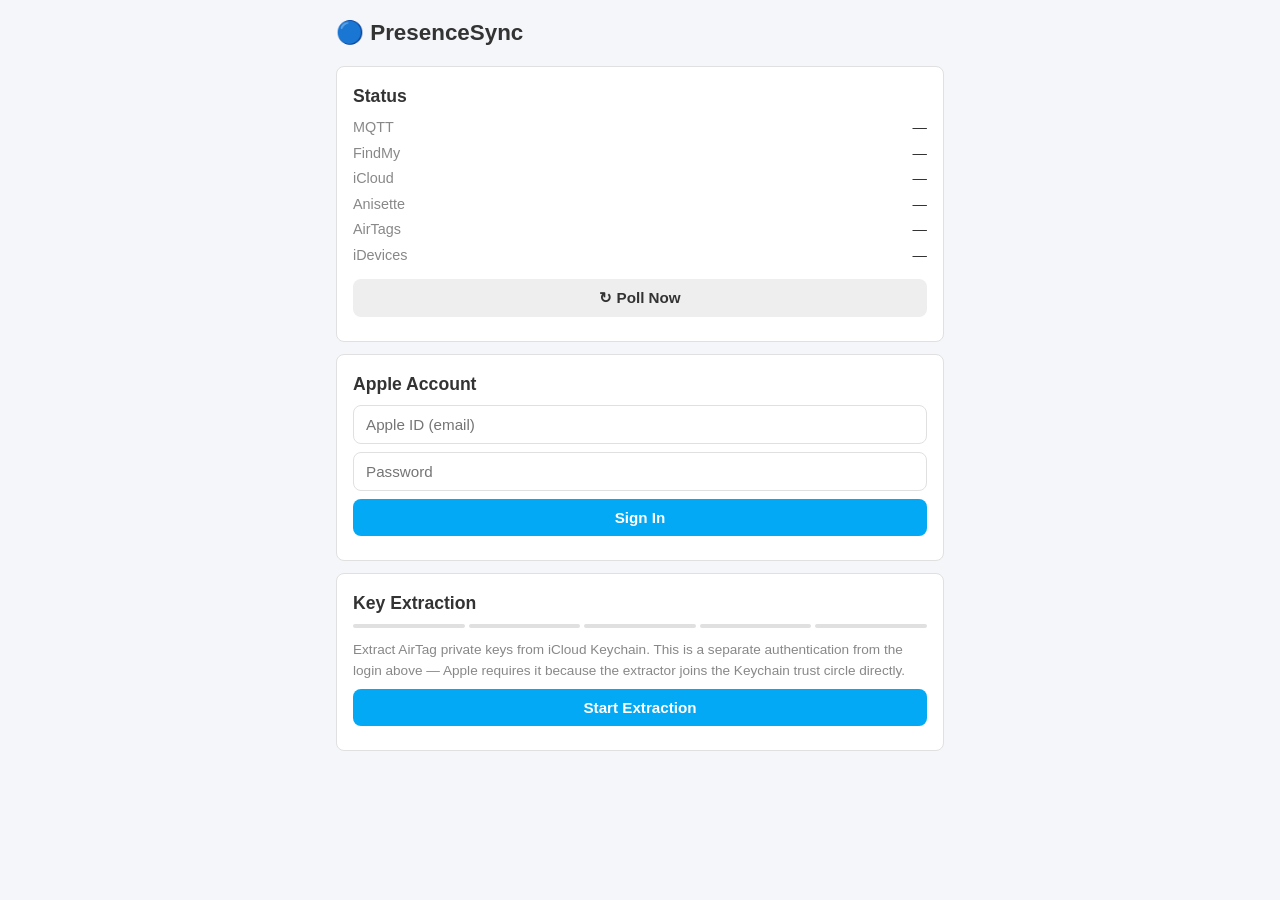
==== presencesync/rootfs/usr/src/app/presencesync/static/index.html @ 3c7794ef "Fix 2FA success check — match backend's 'logged_in' string The UI checked for 'authenticated' but IC" ====
<!DOCTYPE html>
<html lang="en">
<head>
<meta charset="utf-8">
<meta name="viewport" content="width=device-width, initial-scale=1">
<title>PresenceSync</title>
<style>
:root {
  --primary: #03a9f4;
  --bg: #f5f6fa;
  --card-bg: #fff;
  --text: #333;
  --muted: #888;
  --success: #4caf50;
  --error: #f44336;
  --warning: #ff9800;
  --border: #e0e0e0;
  --radius: 8px;
}
* { box-sizing: border-box; margin: 0; padding: 0; }
body {
  font-family: -apple-system, BlinkMacSystemFont, 'Segoe UI', Roboto, sans-serif;
  background: var(--bg); color: var(--text);
  padding: 16px; max-width: 640px; margin: 0 auto;
  line-height: 1.5;
}
h1 { font-size: 1.4em; margin-bottom: 16px; }
h2 { font-size: 1.1em; margin-bottom: 8px; color: var(--text); }
.card {
  background: var(--card-bg); border-radius: var(--radius);
  padding: 16px; margin-bottom: 12px;
  border: 1px solid var(--border);
}
.status-grid {
  display: grid; grid-template-columns: 1fr 1fr;
  gap: 4px 12px; font-size: 0.9em;
}
.status-grid dt { color: var(--muted); }
.status-grid dd { font-weight: 500; text-align: right; }
.badge {
  display: inline-block; padding: 2px 8px; border-radius: 12px;
  font-size: 0.8em; font-weight: 600;
}
.badge-ok { background: #e8f5e9; color: var(--success); }
.badge-warn { background: #fff3e0; color: var(--warning); }
.badge-err { background: #ffebee; color: var(--error); }
input, button, select {
  display: block; width: 100%; padding: 10px 12px;
  border: 1px solid var(--border); border-radius: var(--radius);
  font-size: 0.95em; margin-bottom: 8px;
}
input:focus { outline: 2px solid var(--primary); border-color: transparent; }
button {
  background: var(--primary); color: #fff; border: none;
  cursor: pointer; font-weight: 600; transition: opacity .2s;
}
button:hover { opacity: 0.85; }
button:disabled { opacity: 0.5; cursor: not-allowed; }
button.secondary { background: #eee; color: var(--text); }
button.danger { background: var(--error); }
.msg { padding: 8px 12px; border-radius: var(--radius); margin-bottom: 8px; font-size: 0.9em; }
.msg-info { background: #e3f2fd; color: #1565c0; }
.msg-error { background: #ffebee; color: var(--error); }
.msg-success { background: #e8f5e9; color: var(--success); }
.hidden { display: none; }
.actions { display: flex; gap: 8px; }
.actions button { flex: 1; }
.signed-in { display: flex; align-items: center; gap: 8px; }
.signed-in .email { font-weight: 500; flex: 1; }
.steps { display: flex; gap: 4px; margin-bottom: 12px; }
.step { flex: 1; height: 4px; border-radius: 2px; background: var(--border); }
.step.done { background: var(--success); }
.step.active { background: var(--primary); }
.help-text { font-size: 0.85em; color: var(--muted); margin-bottom: 8px; }
.spinner { display: inline-block; width: 14px; height: 14px; border: 2px solid var(--border); border-top-color: var(--primary); border-radius: 50%; animation: spin .6s linear infinite; }
@keyframes spin { to { transform: rotate(360deg); } }
</style>
</head>
<body>
<h1>🔵 PresenceSync</h1>

<!-- Status Card -->
<div class="card" id="status-card">
  <h2>Status</h2>
  <dl class="status-grid" id="status-grid">
    <dt>MQTT</dt><dd id="s-mqtt">—</dd>
    <dt>FindMy</dt><dd id="s-findmy">—</dd>
    <dt>iCloud</dt><dd id="s-icloud">—</dd>
    <dt>Anisette</dt><dd id="s-anisette">—</dd>
    <dt>AirTags</dt><dd id="s-airtags">—</dd>
    <dt>iDevices</dt><dd id="s-devices">—</dd>
  </dl>
  <div class="actions" style="margin-top:12px">
    <button class="secondary" onclick="pollNow()">↻ Poll Now</button>
  </div>
</div>

<!-- Login Card -->
<div class="card" id="login-card">
  <h2>Apple Account</h2>
  <div id="login-msg"></div>
  <!-- Already signed in -->
  <div id="login-signed-in" class="hidden">
    <div class="signed-in">
      <span class="email" id="signed-in-email"></span>
      <button class="danger" style="width:auto;padding:6px 12px;font-size:0.85em" onclick="doReset()">Sign Out</button>
    </div>
  </div>
  <!-- Login form -->
  <div id="login-form">
    <input id="apple-id" type="email" placeholder="Apple ID (email)">
    <input id="apple-pw" type="password" placeholder="Password">
    <button onclick="doLogin()">Sign In</button>
  </div>
  <!-- 2FA form -->
  <div id="tfa-form" class="hidden">
    <p class="help-text">Enter the 6-digit verification code.<br>
    <strong>No push notification?</strong> That's normal — unofficial API clients often don't trigger one. Generate a code manually:<br>
    iPhone: <strong>Settings → [your name] → Sign-In & Security → Get Verification Code</strong><br>
    <em>Tip: If the code keeps failing, try putting your phone in Airplane Mode briefly, generate the code, then turn Airplane Mode off and submit it. This prevents Apple from auto-consuming the code via push before you can enter it.</em></p>
    <input id="tfa-code" type="text" placeholder="6-digit code" maxlength="6" pattern="[0-9]*" inputmode="numeric">
    <button onclick="doTfa()">Verify</button>
  </div>
</div>

<!-- Extraction Card -->
<div class="card" id="extract-card">
  <h2>Key Extraction</h2>
  <!-- Step indicator -->
  <div class="steps" id="extract-steps">
    <div class="step" id="step-1"></div>
    <div class="step" id="step-2"></div>
    <div class="step" id="step-3"></div>
    <div class="step" id="step-4"></div>
    <div class="step" id="step-5"></div>
  </div>
  <div id="extract-msg"></div>
  <!-- Idle state -->
  <div id="extract-idle">
    <p class="help-text">Extract AirTag private keys from iCloud Keychain. This is a separate authentication from the login above — Apple requires it because the extractor joins the Keychain trust circle directly.</p>
    <button onclick="startExtract()">Start Extraction</button>
  </div>
  <!-- Password (step 1) -->
  <div id="extract-pw" class="hidden">
    <p class="help-text">Step 1 of 5 — Authenticate to iCloud Keychain</p>
    <input id="ext-password" type="password" placeholder="Apple ID password">
    <button onclick="extPassword()">Submit Password</button>
  </div>
  <!-- 2FA (step 2) -->
  <div id="extract-2fa" class="hidden">
    <p class="help-text">Step 2 of 5 — A new 2FA code is needed because the extractor authenticates as a separate device. Check your trusted device for a fresh code.<br>
    <em>Tip: Put your phone in Airplane Mode, generate the code (Settings → [your name] → Sign-In & Security → Get Verification Code), then turn Airplane Mode off and submit.</em></p>
    <input id="ext-2fa" type="text" placeholder="6-digit code" maxlength="6" inputmode="numeric">
    <button onclick="ext2fa()">Submit Code</button>
  </div>
  <!-- Bottle selection (step 3) -->
  <div id="extract-bottle" class="hidden">
    <p class="help-text">Step 3 of 5 — Choose which device's escrow backup to use. Pick a device whose passcode you know.</p>
    <select id="ext-bottle-select"></select>
    <button onclick="extBottle()">Select Device</button>
  </div>
  <!-- Passcode (step 4) -->
  <div id="extract-passcode" class="hidden">
    <p class="help-text">Step 4 of 5 — Enter the screen lock passcode of the device you selected above.</p>
    <input id="ext-passcode" type="text" placeholder="Device passcode" inputmode="numeric">
    <button onclick="extPasscode()">Unlock</button>
  </div>
  <!-- Done (step 5 is handled via message) -->
</div>

<script>
const BASE = '';
let currentStatus = null;

async function api(path, opts = {}) {
  const r = await fetch(BASE + path, {
    headers: {'Content-Type': 'application/json', ...opts.headers},
    ...opts
  });
  return r.json();
}

function badge(text, type) {
  return `<span class="badge badge-${type}">${text}</span>`;
}

function msg(el, text, type = 'info') {
  document.getElementById(el).innerHTML = text ? `<div class="msg msg-${type}">${text}</div>` : '';
}

function setStep(n) {
  for (let i = 1; i <= 5; i++) {
    const el = document.getElementById('step-' + i);
    el.className = 'step' + (i < n ? ' done' : i === n ? ' active' : '');
  }
}

async function refreshStatus() {
  try {
    const s = await api('/api/status');
    currentStatus = s;
    document.getElementById('s-mqtt').innerHTML = s.mqtt_connected ? badge('Connected','ok') : badge('Disconnected','err');
    document.getElementById('s-findmy').innerHTML = s.findmy_login_state.includes('LOGGED_IN') ? badge('OK','ok') : badge(s.findmy_login_state,'warn');
    document.getElementById('s-icloud').innerHTML = s.icloud_login_state === 'logged_in' ? badge('OK','ok') : badge(s.icloud_login_state,'warn');
    document.getElementById('s-anisette').innerHTML = s.anisette_running ? badge('Running','ok') : badge('Stopped','warn');
    document.getElementById('s-airtags').textContent = `${s.airtags_owned} owned, ${s.airtags_shared} shared`;
    document.getElementById('s-devices').textContent = `${s.device_fixes} tracked`;

    // Show/hide login form based on auth state
    const loggedIn = s.findmy_login_state.includes('LOGGED_IN') || s.icloud_login_state === 'logged_in';
    if (loggedIn) {
      document.getElementById('login-form').classList.add('hidden');
      document.getElementById('tfa-form').classList.add('hidden');
      document.getElementById('login-signed-in').classList.remove('hidden');
      // Try to show email from input or placeholder
      const emailEl = document.getElementById('signed-in-email');
      if (!emailEl.textContent || emailEl.textContent === '—') {
        emailEl.textContent = document.getElementById('apple-id').value || '✓ Signed in';
      }
    }
  } catch(e) {}
}

async function doLogin() {
  const id = document.getElementById('apple-id').value;
  const pw = document.getElementById('apple-pw').value;
  if (!id || !pw) return msg('login-msg', 'Enter email and password', 'error');
  msg('login-msg', '<span class="spinner"></span> Signing in...', 'info');
  const r = await api('/api/apple/login', {method:'POST', body: JSON.stringify({username:id, password:pw})});
  if (r.findmy_state?.includes('REQUIRE_2FA') || r.icloud_state === 'needs_2fa') {
    document.getElementById('login-form').classList.add('hidden');
    document.getElementById('tfa-form').classList.remove('hidden');
    msg('login-msg', 'Check your trusted device for a verification code.', 'info');
  } else if (r.findmy_state?.includes('LOGGED_IN')) {
    msg('login-msg', 'Signed in successfully!', 'success');
    document.getElementById('login-form').classList.add('hidden');
    document.getElementById('login-signed-in').classList.remove('hidden');
    document.getElementById('signed-in-email').textContent = document.getElementById('apple-id').value;
    refreshStatus();
  } else {
    msg('login-msg', `Login failed: FindMy=${r.findmy_state}, iCloud=${r.icloud_state}`, 'error');
  }
}

async function doTfa() {
  const code = document.getElementById('tfa-code').value;
  if (!code) return;
  msg('login-msg', '<span class="spinner"></span> Verifying...', 'info');
  const r = await api('/api/apple/2fa/submit', {method:'POST', body: JSON.stringify({code})});
  if (r.findmy_state?.includes('LOGGED_IN') || r.icloud_state === 'logged_in') {
    msg('login-msg', 'Authentication complete!', 'success');
    document.getElementById('tfa-form').classList.add('hidden');
    document.getElementById('login-signed-in').classList.remove('hidden');
    document.getElementById('signed-in-email').textContent = document.getElementById('apple-id').value || '✓ Signed in';
    refreshStatus();
  } else {
    msg('login-msg', `2FA failed: FindMy=${r.findmy_state}, iCloud=${r.icloud_state}`, 'error');
  }
}

async function doReset() {
  if (!confirm('Sign out and clear Apple credentials?')) return;
  await api('/api/reset', {method:'POST'});
  document.getElementById('login-signed-in').classList.add('hidden');
  document.getElementById('login-form').classList.remove('hidden');
  document.getElementById('apple-id').value = '';
  document.getElementById('apple-pw').value = '';
  msg('login-msg', 'Signed out.', 'info');
  refreshStatus();
}

async function pollNow() {
  const btn = event.target;
  btn.disabled = true;
  btn.textContent = '↻ Polling...';
  await api('/api/poll-now', {method:'POST'});
  await refreshStatus();
  btn.disabled = false;
  btn.textContent = '↻ Poll Now';
}

// --- Extraction ---
const PHASE_STEP = {waiting_password: 1, waiting_2fa: 2, waiting_bottle: 3, waiting_passcode: 4, done: 5};

async function startExtract() {
  const appleId = document.getElementById('apple-id').value || '';
  msg('extract-msg', '<span class="spinner"></span> Starting extraction...', 'info');
  setStep(1);
  const r = await api('/api/extract/start', {method:'POST', body: JSON.stringify({apple_id: appleId})});
  handleExtractPhase(r);
}

function handleExtractPhase(r) {
  // Hide all sub-forms
  ['extract-idle','extract-pw','extract-2fa','extract-bottle','extract-passcode'].forEach(
    id => document.getElementById(id).classList.add('hidden'));

  if (r.error) {
    msg('extract-msg', r.error, 'error');
    setStep(0);
    document.getElementById('extract-idle').classList.remove('hidden');
    return;
  }

  const step = PHASE_STEP[r.phase] || 0;
  setStep(step);

  switch(r.phase) {
    case 'waiting_password':
      msg('extract-msg', '', 'info');
      // Pre-fill from login form if available
      const pw = document.getElementById('apple-pw').value;
      if (pw) document.getElementById('ext-password').value = pw;
      document.getElementById('extract-pw').classList.remove('hidden');
      break;
    case 'waiting_2fa':
      msg('extract-msg', '', 'info');
      document.getElementById('extract-2fa').classList.remove('hidden');
      break;
    case 'waiting_bottle':
      msg('extract-msg', '', 'info');
      const sel = document.getElementById('ext-bottle-select');
      sel.innerHTML = (r.bottles||[]).map((b,i) => `<option value="${i}">${b}</option>`).join('');
      document.getElementById('extract-bottle').classList.remove('hidden');
      break;
    case 'waiting_passcode':
      msg('extract-msg', '', 'info');
      document.getElementById('extract-passcode').classList.remove('hidden');
      break;
    case 'done':
      msg('extract-msg', `✓ Extracted ${r.extracted_count} key${r.extracted_count === 1 ? '' : 's'}! Tracking will begin within 60 seconds.`, 'success');
      document.getElementById('extract-idle').classList.remove('hidden');
      refreshStatus();
      break;
    default:
      msg('extract-msg', r.message || 'Unknown state', 'warning');
      document.getElementById('extract-idle').classList.remove('hidden');
  }
}

async function extPassword() {
  const pw = document.getElementById('ext-password').value;
  if (!pw) return;
  msg('extract-msg', '<span class="spinner"></span> Authenticating...', 'info');
  handleExtractPhase(await api('/api/extract/password', {method:'POST', body: JSON.stringify({password:pw})}));
}
async function ext2fa() {
  const code = document.getElementById('ext-2fa').value;
  if (!code) return;
  msg('extract-msg', '<span class="spinner"></span> Verifying...', 'info');
  handleExtractPhase(await api('/api/extract/2fa', {method:'POST', body: JSON.stringify({code})}));
}
async function extBottle() {
  const idx = document.getElementById('ext-bottle-select').value;
  msg('extract-msg', '<span class="spinner"></span> Selecting device...', 'info');
  handleExtractPhase(await api('/api/extract/bottle', {method:'POST', body: JSON.stringify({index: parseInt(idx)})}));
}
async function extPasscode() {
  const pc = document.getElementById('ext-passcode').value;
  if (!pc) return;
  msg('extract-msg', '<span class="spinner"></span> Unlocking escrow...', 'info');
  handleExtractPhase(await api('/api/extract/passcode', {method:'POST', body: JSON.stringify({passcode:pc})}));
}

// Init
refreshStatus();
setInterval(refreshStatus, 30000);
</script>
</body>
</html>
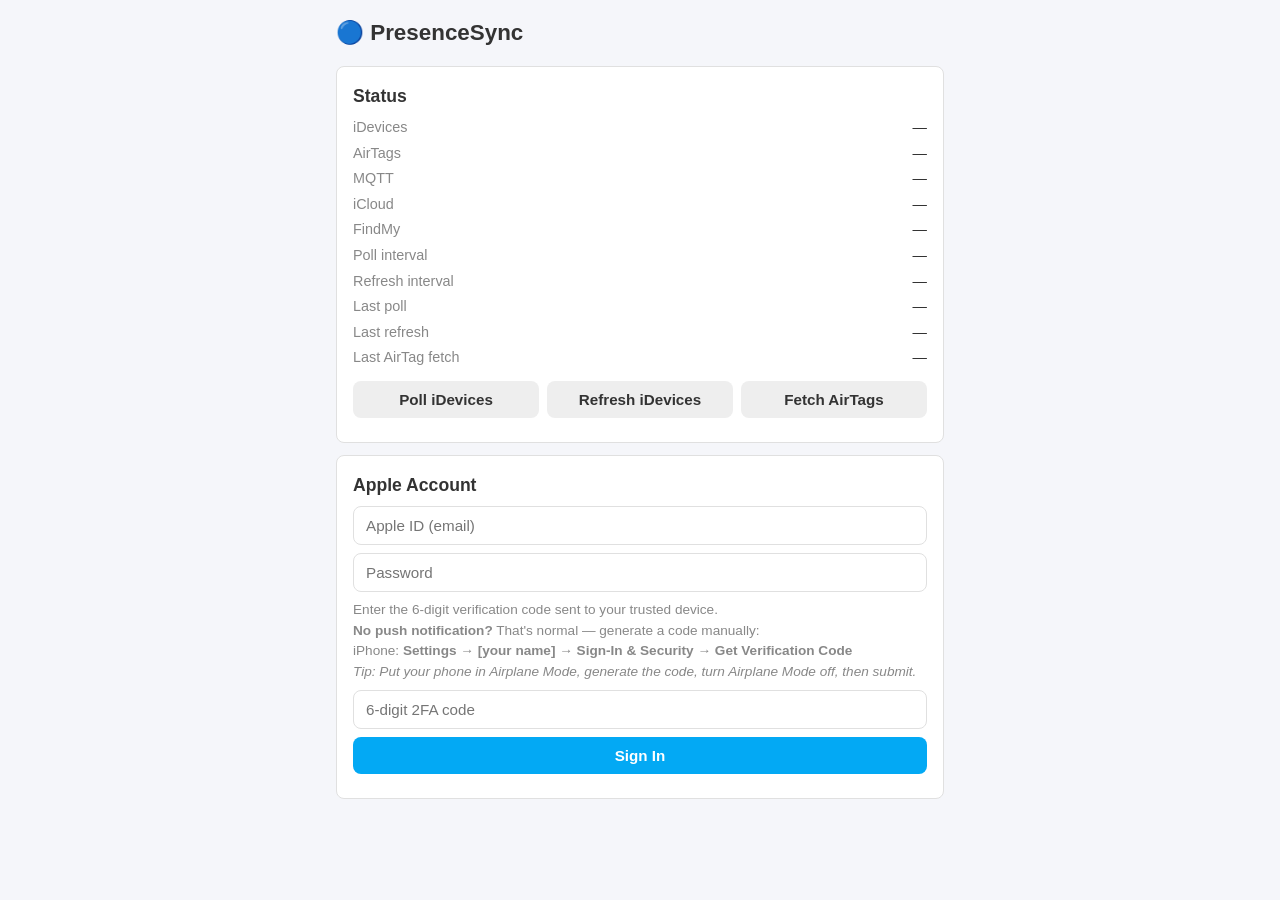
==== commit a61f09a5: "feat: golden-path login, extraction retry, and startup fixes - Single sign-in flow (one button authe" ====
--- a/presencesync/rootfs/usr/src/app/presencesync/static/index.html
+++ b/presencesync/rootfs/usr/src/app/presencesync/static/index.html
@@ -83,19 +83,26 @@
 <div class="card" id="status-card">
   <h2>Status</h2>
   <dl class="status-grid" id="status-grid">
+    <dt>iDevices</dt><dd id="s-devices">—</dd>
+    <dt>AirTags</dt><dd id="s-airtags">—</dd>
     <dt>MQTT</dt><dd id="s-mqtt">—</dd>
+    <dt>iCloud</dt><dd id="s-icloud">—</dd>
     <dt>FindMy</dt><dd id="s-findmy">—</dd>
-    <dt>iCloud</dt><dd id="s-icloud">—</dd>
-    <dt>Anisette</dt><dd id="s-anisette">—</dd>
-    <dt>AirTags</dt><dd id="s-airtags">—</dd>
-    <dt>iDevices</dt><dd id="s-devices">—</dd>
+    <dt>Poll interval</dt><dd id="s-poll-interval">—</dd>
+    <dt>Refresh interval</dt><dd id="s-refresh-interval">—</dd>
+    <dt>Last poll</dt><dd id="s-last-poll">—</dd>
+    <dt>Last refresh</dt><dd id="s-last-refresh">—</dd>
+    <dt>Last AirTag fetch</dt><dd id="s-last-items">—</dd>
   </dl>
+  <div id="s-anisette" class="hidden" style="margin-top:8px"></div>
   <div class="actions" style="margin-top:12px">
-    <button class="secondary" onclick="pollNow()">↻ Poll Now</button>
+    <button class="secondary" onclick="pollNow()">Poll iDevices</button>
+    <button class="secondary" onclick="refreshNow()">Refresh iDevices</button>
+    <button class="secondary" onclick="fetchItems()">Fetch AirTags</button>
   </div>
 </div>
 
-<!-- Login Card -->
+<!-- Apple Account Card -->
 <div class="card" id="login-card">
   <h2>Apple Account</h2>
   <div id="login-msg"></div>
@@ -110,23 +117,18 @@
   <div id="login-form">
     <input id="apple-id" type="email" placeholder="Apple ID (email)">
     <input id="apple-pw" type="password" placeholder="Password">
+    <p class="help-text">Enter the 6-digit verification code sent to your trusted device.<br>
+    <strong>No push notification?</strong> That's normal — generate a code manually:<br>
+    iPhone: <strong>Settings → [your name] → Sign-In & Security → Get Verification Code</strong><br>
+    <em>Tip: Put your phone in Airplane Mode, generate the code, turn Airplane Mode off, then submit.</em></p>
+    <input id="tfa-code" type="text" placeholder="6-digit 2FA code" maxlength="6" pattern="[0-9]*" inputmode="numeric">
     <button onclick="doLogin()">Sign In</button>
   </div>
-  <!-- 2FA form -->
-  <div id="tfa-form" class="hidden">
-    <p class="help-text">Enter the 6-digit verification code.<br>
-    <strong>No push notification?</strong> That's normal — unofficial API clients often don't trigger one. Generate a code manually:<br>
-    iPhone: <strong>Settings → [your name] → Sign-In & Security → Get Verification Code</strong><br>
-    <em>Tip: If the code keeps failing, try putting your phone in Airplane Mode briefly, generate the code, then turn Airplane Mode off and submit it. This prevents Apple from auto-consuming the code via push before you can enter it.</em></p>
-    <input id="tfa-code" type="text" placeholder="6-digit code" maxlength="6" pattern="[0-9]*" inputmode="numeric">
-    <button onclick="doTfa()">Verify</button>
-  </div>
 </div>
 
-<!-- Extraction Card -->
-<div class="card" id="extract-card">
-  <h2>Key Extraction</h2>
-  <!-- Step indicator -->
+<!-- AirTag Key Extraction Card (hidden until logged in) -->
+<div class="card hidden" id="extract-card">
+  <h2>AirTag Key Extraction</h2>
   <div class="steps" id="extract-steps">
     <div class="step" id="step-1"></div>
     <div class="step" id="step-2"></div>
@@ -137,7 +139,7 @@
   <div id="extract-msg"></div>
   <!-- Idle state -->
   <div id="extract-idle">
-    <p class="help-text">Extract AirTag private keys from iCloud Keychain. This is a separate authentication from the login above — Apple requires it because the extractor joins the Keychain trust circle directly.</p>
+    <p class="help-text">Extract AirTag private keys from iCloud Keychain. This authenticates as a separate device and joins the Keychain trust circle.</p>
     <button onclick="startExtract()">Start Extraction</button>
   </div>
   <!-- Password (step 1) -->
@@ -148,24 +150,24 @@
   </div>
   <!-- 2FA (step 2) -->
   <div id="extract-2fa" class="hidden">
-    <p class="help-text">Step 2 of 5 — A new 2FA code is needed because the extractor authenticates as a separate device. Check your trusted device for a fresh code.<br>
-    <em>Tip: Put your phone in Airplane Mode, generate the code (Settings → [your name] → Sign-In & Security → Get Verification Code), then turn Airplane Mode off and submit.</em></p>
+    <p class="help-text">Step 2 of 5 — A new 2FA code is needed (separate device session).<br>
+    <em>Tip: Airplane Mode → generate code → Airplane Mode off → submit.</em></p>
     <input id="ext-2fa" type="text" placeholder="6-digit code" maxlength="6" inputmode="numeric">
     <button onclick="ext2fa()">Submit Code</button>
   </div>
   <!-- Bottle selection (step 3) -->
   <div id="extract-bottle" class="hidden">
-    <p class="help-text">Step 3 of 5 — Choose which device's escrow backup to use. Pick a device whose passcode you know.</p>
+    <p class="help-text">Step 3 of 5 — Choose a device whose screen lock passcode you know. Device names may be inaccurate at this stage. Next you'll enter that device's passcode (the PIN/code you use to unlock the screen, not your Apple ID password).</p>
     <select id="ext-bottle-select"></select>
     <button onclick="extBottle()">Select Device</button>
   </div>
   <!-- Passcode (step 4) -->
   <div id="extract-passcode" class="hidden">
-    <p class="help-text">Step 4 of 5 — Enter the screen lock passcode of the device you selected above.</p>
+    <p class="help-text">Step 4 of 5 — Enter the screen lock passcode for <strong id="ext-passcode-device"></strong>.</p>
     <input id="ext-passcode" type="text" placeholder="Device passcode" inputmode="numeric">
     <button onclick="extPasscode()">Unlock</button>
-  </div>
-  <!-- Done (step 5 is handled via message) -->
+    <button onclick="extRestart()" class="btn-secondary">Try a different device</button>
+  </div>
 </div>
 
 <script>
@@ -195,28 +197,58 @@
   }
 }
 
+function timeAgo(unix) {
+  if (!unix) return '—';
+  const secs = Math.floor(Date.now() / 1000) - unix;
+  if (secs < 60) return `${secs}s ago`;
+  if (secs < 3600) return `${Math.floor(secs / 60)}m ago`;
+  return `${Math.floor(secs / 3600)}h ago`;
+}
+
+function fmtInterval(secs) {
+  if (secs >= 3600) return `${secs / 3600}h`;
+  return `${secs / 60}m`;
+}
+
 async function refreshStatus() {
   try {
     const s = await api('/api/status');
     currentStatus = s;
+    document.getElementById('s-devices').textContent = `${s.idevices_tracked || 0} tracked`;
+    document.getElementById('s-airtags').textContent = `${s.airtags_tracked || 0} tracked`;
     document.getElementById('s-mqtt').innerHTML = s.mqtt_connected ? badge('Connected','ok') : badge('Disconnected','err');
+    document.getElementById('s-icloud').innerHTML = s.icloud_login_state === 'logged_in' ? badge('OK','ok') : badge(s.icloud_login_state,'warn');
     document.getElementById('s-findmy').innerHTML = s.findmy_login_state.includes('LOGGED_IN') ? badge('OK','ok') : badge(s.findmy_login_state,'warn');
-    document.getElementById('s-icloud').innerHTML = s.icloud_login_state === 'logged_in' ? badge('OK','ok') : badge(s.icloud_login_state,'warn');
-    document.getElementById('s-anisette').innerHTML = s.anisette_running ? badge('Running','ok') : badge('Stopped','warn');
-    document.getElementById('s-airtags').textContent = `${s.airtags_owned} owned, ${s.airtags_shared} shared`;
-    document.getElementById('s-devices').textContent = `${s.device_fixes} tracked`;
+    document.getElementById('s-poll-interval').textContent = fmtInterval(s.poll_interval);
+    document.getElementById('s-refresh-interval').textContent = fmtInterval(s.refresh_interval);
+    document.getElementById('s-last-poll').textContent = timeAgo(s.last_poll_unix);
+    document.getElementById('s-last-refresh').textContent = timeAgo(s.last_refresh_unix);
+    document.getElementById('s-last-items').textContent = timeAgo(s.last_item_fetch_unix);
+
+    // Anisette: only show on failure
+    const anEl = document.getElementById('s-anisette');
+    if (!s.anisette_running) {
+      anEl.innerHTML = badge('Anisette stopped','err');
+      anEl.classList.remove('hidden');
+    } else {
+      anEl.classList.add('hidden');
+    }
 
     // Show/hide login form based on auth state
-    const loggedIn = s.findmy_login_state.includes('LOGGED_IN') || s.icloud_login_state === 'logged_in';
+    const loggedIn = s.findmy_login_state.includes('LOGGED_IN') && s.icloud_login_state === 'logged_in';
     if (loggedIn) {
       document.getElementById('login-form').classList.add('hidden');
-      document.getElementById('tfa-form').classList.add('hidden');
       document.getElementById('login-signed-in').classList.remove('hidden');
-      // Try to show email from input or placeholder
-      const emailEl = document.getElementById('signed-in-email');
-      if (!emailEl.textContent || emailEl.textContent === '—') {
-        emailEl.textContent = document.getElementById('apple-id').value || '✓ Signed in';
-      }
+      document.getElementById('signed-in-email').textContent = s.apple_username || '✓ Signed in';
+      document.getElementById('extract-card').classList.remove('hidden');
+    } else {
+      document.getElementById('extract-card').classList.add('hidden');
+    }
+
+    // Poll extraction status if not idle
+    const ext = await api('/api/extract/status');
+    if (ext.phase && ext.phase !== 'idle') {
+      handleExtractPhase(ext);
     }
   } catch(e) {}
 }
@@ -224,37 +256,21 @@
 async function doLogin() {
   const id = document.getElementById('apple-id').value;
   const pw = document.getElementById('apple-pw').value;
+  const code = document.getElementById('tfa-code').value;
   if (!id || !pw) return msg('login-msg', 'Enter email and password', 'error');
   msg('login-msg', '<span class="spinner"></span> Signing in...', 'info');
-  const r = await api('/api/apple/login', {method:'POST', body: JSON.stringify({username:id, password:pw})});
+  const r = await api('/api/apple/login', {method:'POST', body: JSON.stringify({username:id, password:pw, code: code || undefined})});
   if (r.findmy_state?.includes('REQUIRE_2FA') || r.icloud_state === 'needs_2fa') {
-    document.getElementById('login-form').classList.add('hidden');
-    document.getElementById('tfa-form').classList.remove('hidden');
-    msg('login-msg', 'Check your trusted device for a verification code.', 'info');
-  } else if (r.findmy_state?.includes('LOGGED_IN')) {
+    msg('login-msg', '✓ Credentials accepted. Enter a 2FA code and click Sign In again.', 'info');
+    document.getElementById('tfa-code').focus();
+  } else if (r.findmy_state?.includes('LOGGED_IN') || r.icloud_state === 'logged_in') {
     msg('login-msg', 'Signed in successfully!', 'success');
     document.getElementById('login-form').classList.add('hidden');
     document.getElementById('login-signed-in').classList.remove('hidden');
-    document.getElementById('signed-in-email').textContent = document.getElementById('apple-id').value;
+    document.getElementById('signed-in-email').textContent = id;
     refreshStatus();
   } else {
-    msg('login-msg', `Login failed: FindMy=${r.findmy_state}, iCloud=${r.icloud_state}`, 'error');
-  }
-}
-
-async function doTfa() {
-  const code = document.getElementById('tfa-code').value;
-  if (!code) return;
-  msg('login-msg', '<span class="spinner"></span> Verifying...', 'info');
-  const r = await api('/api/apple/2fa/submit', {method:'POST', body: JSON.stringify({code})});
-  if (r.findmy_state?.includes('LOGGED_IN') || r.icloud_state === 'logged_in') {
-    msg('login-msg', 'Authentication complete!', 'success');
-    document.getElementById('tfa-form').classList.add('hidden');
-    document.getElementById('login-signed-in').classList.remove('hidden');
-    document.getElementById('signed-in-email').textContent = document.getElementById('apple-id').value || '✓ Signed in';
-    refreshStatus();
-  } else {
-    msg('login-msg', `2FA failed: FindMy=${r.findmy_state}, iCloud=${r.icloud_state}`, 'error');
+    msg('login-msg', `Login failed: ${r.error || 'unknown error'}`, 'error');
   }
 }
 
@@ -265,22 +281,37 @@
   document.getElementById('login-form').classList.remove('hidden');
   document.getElementById('apple-id').value = '';
   document.getElementById('apple-pw').value = '';
+  document.getElementById('tfa-code').value = '';
   msg('login-msg', 'Signed out.', 'info');
   refreshStatus();
 }
 
 async function pollNow() {
   const btn = event.target;
-  btn.disabled = true;
-  btn.textContent = '↻ Polling...';
+  btn.disabled = true; btn.textContent = 'Polling...';
   await api('/api/poll-now', {method:'POST'});
   await refreshStatus();
-  btn.disabled = false;
-  btn.textContent = '↻ Poll Now';
+  btn.disabled = false; btn.textContent = 'Poll iDevices';
+}
+
+async function refreshNow() {
+  const btn = event.target;
+  btn.disabled = true; btn.textContent = 'Refreshing...';
+  await api('/api/refresh-now', {method:'POST'});
+  await refreshStatus();
+  btn.disabled = false; btn.textContent = 'Refresh iDevices';
+}
+
+async function fetchItems() {
+  const btn = event.target;
+  btn.disabled = true; btn.textContent = 'Fetching...';
+  await api('/api/fetch-items-now', {method:'POST'});
+  await refreshStatus();
+  btn.disabled = false; btn.textContent = 'Fetch AirTags';
 }
 
 // --- Extraction ---
-const PHASE_STEP = {waiting_password: 1, waiting_2fa: 2, waiting_bottle: 3, waiting_passcode: 4, done: 5};
+const PHASE_STEP = {awaiting_password: 1, awaiting_2fa: 2, awaiting_bottle: 3, awaiting_passcode: 4, done: 5};
 
 async function startExtract() {
   const appleId = document.getElementById('apple-id').value || '';
@@ -291,7 +322,6 @@
 }
 
 function handleExtractPhase(r) {
-  // Hide all sub-forms
   ['extract-idle','extract-pw','extract-2fa','extract-bottle','extract-passcode'].forEach(
     id => document.getElementById(id).classList.add('hidden'));
 
@@ -306,25 +336,34 @@
   setStep(step);
 
   switch(r.phase) {
-    case 'waiting_password':
-      msg('extract-msg', '', 'info');
-      // Pre-fill from login form if available
+    case 'awaiting_password':
+      if (r.message && r.message.toLowerCase().includes('wrong') || r.message && r.message.toLowerCase().includes('rejected')) {
+        msg('extract-msg', r.message, 'error');
+      } else {
+        msg('extract-msg', '', 'info');
+      }
       const pw = document.getElementById('apple-pw').value;
       if (pw) document.getElementById('ext-password').value = pw;
       document.getElementById('extract-pw').classList.remove('hidden');
       break;
-    case 'waiting_2fa':
+    case 'awaiting_2fa':
       msg('extract-msg', '', 'info');
       document.getElementById('extract-2fa').classList.remove('hidden');
       break;
-    case 'waiting_bottle':
+    case 'awaiting_bottle':
       msg('extract-msg', '', 'info');
       const sel = document.getElementById('ext-bottle-select');
-      sel.innerHTML = (r.bottles||[]).map((b,i) => `<option value="${i}">${b}</option>`).join('');
+      sel.innerHTML = (r.bottles||[]).map(b => `<option value="${b.index}">${b.name}</option>`).join('');
       document.getElementById('extract-bottle').classList.remove('hidden');
       break;
-    case 'waiting_passcode':
-      msg('extract-msg', '', 'info');
+    case 'awaiting_passcode':
+      if (r.message && r.message.toLowerCase().includes('wrong')) {
+        msg('extract-msg', r.message, 'error');
+      } else {
+        msg('extract-msg', '', 'info');
+      }
+      document.getElementById('ext-passcode-device').textContent = window._selectedBottleName || 'the selected device';
+      document.getElementById('ext-passcode').value = '';
       document.getElementById('extract-passcode').classList.remove('hidden');
       break;
     case 'done':
@@ -351,7 +390,9 @@
   handleExtractPhase(await api('/api/extract/2fa', {method:'POST', body: JSON.stringify({code})}));
 }
 async function extBottle() {
-  const idx = document.getElementById('ext-bottle-select').value;
+  const sel = document.getElementById('ext-bottle-select');
+  const idx = sel.value;
+  window._selectedBottleName = sel.options[sel.selectedIndex].text;
   msg('extract-msg', '<span class="spinner"></span> Selecting device...', 'info');
   handleExtractPhase(await api('/api/extract/bottle', {method:'POST', body: JSON.stringify({index: parseInt(idx)})}));
 }
@@ -360,6 +401,10 @@
   if (!pc) return;
   msg('extract-msg', '<span class="spinner"></span> Unlocking escrow...', 'info');
   handleExtractPhase(await api('/api/extract/passcode', {method:'POST', body: JSON.stringify({passcode:pc})}));
+}
+async function extRestart() {
+  msg('extract-msg', '<span class="spinner"></span> Restarting...', 'info');
+  handleExtractPhase(await api('/api/extract/start', {method:'POST', body: JSON.stringify({})}));
 }
 
 // Init
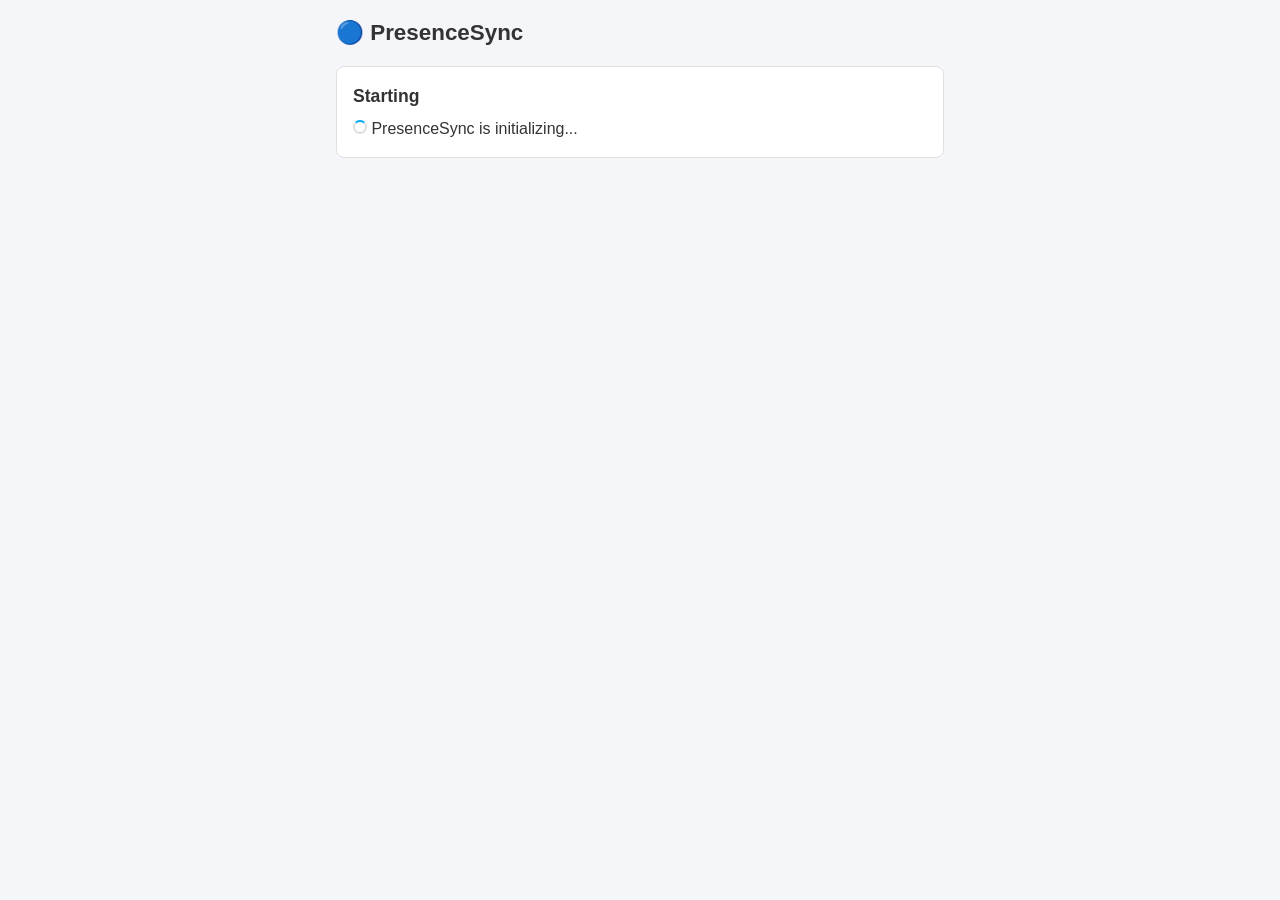
==== commit ee99c1fd: "feat: rewrite UI as server-driven views, fix state issues UI rewrite: - Server-driven views: login →" ====
--- a/presencesync/rootfs/usr/src/app/presencesync/static/index.html
+++ b/presencesync/rootfs/usr/src/app/presencesync/static/index.html
@@ -65,22 +65,39 @@
 .hidden { display: none; }
 .actions { display: flex; gap: 8px; }
 .actions button { flex: 1; }
-.signed-in { display: flex; align-items: center; gap: 8px; }
-.signed-in .email { font-weight: 500; flex: 1; }
-.steps { display: flex; gap: 4px; margin-bottom: 12px; }
-.step { flex: 1; height: 4px; border-radius: 2px; background: var(--border); }
-.step.done { background: var(--success); }
-.step.active { background: var(--primary); }
 .help-text { font-size: 0.85em; color: var(--muted); margin-bottom: 8px; }
 .spinner { display: inline-block; width: 14px; height: 14px; border: 2px solid var(--border); border-top-color: var(--primary); border-radius: 50%; animation: spin .6s linear infinite; }
 @keyframes spin { to { transform: rotate(360deg); } }
+.back-link { font-size: 0.85em; color: var(--muted); cursor: pointer; text-decoration: underline; margin-bottom: 8px; display: inline-block; }
+.back-link:hover { color: var(--text); }
 </style>
 </head>
 <body>
 <h1>🔵 PresenceSync</h1>
 
-<!-- Status Card -->
-<div class="card" id="status-card">
+<!-- ═══ VIEW: Login ═══ -->
+<div class="card hidden" id="view-login">
+  <h2>Sign In to Apple</h2>
+  <div id="login-msg"></div>
+  <input id="login-email" type="email" placeholder="Apple ID (email)">
+  <input id="login-password" type="password" placeholder="Password">
+  <button onclick="doLogin()">Sign In</button>
+</div>
+
+<!-- ═══ VIEW: 2FA ═══ -->
+<div class="card hidden" id="view-2fa">
+  <h2>Two-Factor Authentication</h2>
+  <div id="2fa-msg"></div>
+  <p class="help-text">Enter the 6-digit verification code from your trusted device.<br>
+  <strong>No notification?</strong> Generate a code manually:<br>
+  iPhone: <strong>Settings → [your name] → Sign-In & Security → Get Verification Code</strong></p>
+  <input id="2fa-code" type="text" placeholder="6-digit code" maxlength="6" pattern="[0-9]*" inputmode="numeric">
+  <button onclick="do2fa()">Verify</button>
+  <span class="back-link" onclick="backToLogin()">← Use different credentials</span>
+</div>
+
+<!-- ═══ VIEW: Dashboard ═══ -->
+<div class="card hidden" id="view-dashboard">
   <h2>Status</h2>
   <dl class="status-grid" id="status-grid">
     <dt>iDevices</dt><dd id="s-devices">—</dd>
@@ -100,79 +117,71 @@
     <button class="secondary" onclick="refreshNow()">Refresh iDevices</button>
     <button class="secondary" onclick="fetchItems()">Fetch AirTags</button>
   </div>
-</div>
-
-<!-- Apple Account Card -->
-<div class="card" id="login-card">
-  <h2>Apple Account</h2>
-  <div id="login-msg"></div>
-  <!-- Already signed in -->
-  <div id="login-signed-in" class="hidden">
-    <div class="signed-in">
-      <span class="email" id="signed-in-email"></span>
-      <button class="danger" style="width:auto;padding:6px 12px;font-size:0.85em" onclick="doReset()">Sign Out</button>
+  <div style="margin-top:12px; border-top:1px solid var(--border); padding-top:12px;">
+    <div style="display:flex; align-items:center; gap:8px;">
+      <span style="flex:1; font-size:0.9em;" id="dash-email"></span>
+      <button class="danger" style="width:auto;padding:6px 12px;font-size:0.85em" onclick="doSignOut()">Sign Out</button>
     </div>
   </div>
-  <!-- Login form -->
-  <div id="login-form">
-    <input id="apple-id" type="email" placeholder="Apple ID (email)">
-    <input id="apple-pw" type="password" placeholder="Password">
-    <p class="help-text">Enter the 6-digit verification code sent to your trusted device.<br>
-    <strong>No push notification?</strong> That's normal — generate a code manually:<br>
-    iPhone: <strong>Settings → [your name] → Sign-In & Security → Get Verification Code</strong><br>
-    <em>Tip: Put your phone in Airplane Mode, generate the code, turn Airplane Mode off, then submit.</em></p>
-    <input id="tfa-code" type="text" placeholder="6-digit 2FA code" maxlength="6" pattern="[0-9]*" inputmode="numeric">
-    <button onclick="doLogin()">Sign In</button>
-  </div>
-</div>
-
-<!-- AirTag Key Extraction Card (hidden until logged in) -->
-<div class="card hidden" id="extract-card">
+</div>
+
+<!-- ═══ VIEW: Extract button (shown below dashboard when no keys) ═══ -->
+<div class="card hidden" id="view-extract-offer">
   <h2>AirTag Key Extraction</h2>
-  <div class="steps" id="extract-steps">
-    <div class="step" id="step-1"></div>
-    <div class="step" id="step-2"></div>
-    <div class="step" id="step-3"></div>
-    <div class="step" id="step-4"></div>
-    <div class="step" id="step-5"></div>
-  </div>
-  <div id="extract-msg"></div>
-  <!-- Idle state -->
-  <div id="extract-idle">
-    <p class="help-text">Extract AirTag private keys from iCloud Keychain. This authenticates as a separate device and joins the Keychain trust circle.</p>
-    <button onclick="startExtract()">Start Extraction</button>
-  </div>
-  <!-- Password (step 1) -->
-  <div id="extract-pw" class="hidden">
-    <p class="help-text">Step 1 of 5 — Authenticate to iCloud Keychain</p>
-    <input id="ext-password" type="password" placeholder="Apple ID password">
-    <button onclick="extPassword()">Submit Password</button>
-  </div>
-  <!-- 2FA (step 2) -->
-  <div id="extract-2fa" class="hidden">
-    <p class="help-text">Step 2 of 5 — A new 2FA code is needed (separate device session).<br>
-    <em>Tip: Airplane Mode → generate code → Airplane Mode off → submit.</em></p>
-    <input id="ext-2fa" type="text" placeholder="6-digit code" maxlength="6" inputmode="numeric">
-    <button onclick="ext2fa()">Submit Code</button>
-  </div>
-  <!-- Bottle selection (step 3) -->
-  <div id="extract-bottle" class="hidden">
-    <p class="help-text">Step 3 of 5 — Choose a device whose screen lock passcode you know. Device names may be inaccurate at this stage. Next you'll enter that device's passcode (the PIN/code you use to unlock the screen, not your Apple ID password).</p>
-    <select id="ext-bottle-select"></select>
-    <button onclick="extBottle()">Select Device</button>
-  </div>
-  <!-- Passcode (step 4) -->
-  <div id="extract-passcode" class="hidden">
-    <p class="help-text">Step 4 of 5 — Enter the screen lock passcode for <strong id="ext-passcode-device"></strong>.</p>
-    <input id="ext-passcode" type="text" placeholder="Device passcode" inputmode="numeric">
-    <button onclick="extPasscode()">Unlock</button>
-    <button onclick="extRestart()" class="btn-secondary">Try a different device</button>
-  </div>
+  <p class="help-text">Extract AirTag private keys from iCloud Keychain to enable tracking. This authenticates as a trusted device and retrieves encrypted keys.</p>
+  <button onclick="startExtract()">Extract AirTag Keys</button>
+</div>
+
+<!-- ═══ VIEW: Extraction — Password ═══ -->
+<div class="card hidden" id="view-ext-password">
+  <h2>AirTag Key Extraction</h2>
+  <div id="ext-pw-msg"></div>
+  <p class="help-text">Enter your Apple ID password to access iCloud Keychain.</p>
+  <input id="ext-password" type="password" placeholder="Apple ID password">
+  <button onclick="extSubmitPassword()">Continue</button>
+  <span class="back-link" onclick="extCancel()">← Cancel</span>
+</div>
+
+<!-- ═══ VIEW: Extraction — 2FA ═══ -->
+<div class="card hidden" id="view-ext-2fa">
+  <h2>AirTag Key Extraction</h2>
+  <div id="ext-2fa-msg"></div>
+  <p class="help-text">A separate 2FA code is required for keychain access.</p>
+  <input id="ext-2fa-code" type="text" placeholder="6-digit code" maxlength="6" pattern="[0-9]*" inputmode="numeric">
+  <button onclick="extSubmit2fa()">Verify</button>
+  <span class="back-link" onclick="extCancel()">← Cancel</span>
+</div>
+
+<!-- ═══ VIEW: Extraction — Select Device ═══ -->
+<div class="card hidden" id="view-ext-bottle">
+  <h2>AirTag Key Extraction</h2>
+  <div id="ext-bottle-msg"></div>
+  <p class="help-text">Select the device whose passcode you know. Labels may be inaccurate — Apple names don't always match your device.</p>
+  <select id="ext-bottle-select"></select>
+  <button onclick="extSubmitBottle()">Select Device</button>
+  <span class="back-link" onclick="extRestart()">← Start over</span>
+</div>
+
+<!-- ═══ VIEW: Extraction — Passcode ═══ -->
+<div class="card hidden" id="view-ext-passcode">
+  <h2>AirTag Key Extraction</h2>
+  <div id="ext-passcode-msg"></div>
+  <p class="help-text">Enter the screen lock passcode for <strong id="ext-passcode-device">the selected device</strong>. This is your numeric PIN or device password, not your Apple ID password.</p>
+  <input id="ext-passcode" type="password" placeholder="Device passcode">
+  <button onclick="extSubmitPasscode()">Unlock</button>
+  <span class="back-link" onclick="extRestart()">← Choose a different device</span>
+</div>
+
+<!-- ═══ VIEW: Starting up ═══ -->
+<div class="card" id="view-starting">
+  <h2>Starting</h2>
+  <p><span class="spinner"></span> PresenceSync is initializing...</p>
 </div>
 
 <script>
-const BASE = '';
-let currentStatus = null;
+const BASE = '.';
+
+// ─── Utilities ──────────────────────────────────────────────────────────────
 
 async function api(path, opts = {}) {
   const r = await fetch(BASE + path, {
@@ -186,15 +195,14 @@
   return `<span class="badge badge-${type}">${text}</span>`;
 }
 
-function msg(el, text, type = 'info') {
-  document.getElementById(el).innerHTML = text ? `<div class="msg msg-${type}">${text}</div>` : '';
-}
-
-function setStep(n) {
-  for (let i = 1; i <= 5; i++) {
-    const el = document.getElementById('step-' + i);
-    el.className = 'step' + (i < n ? ' done' : i === n ? ' active' : '');
-  }
+function msg(elId, text, type = 'info') {
+  document.getElementById(elId).innerHTML = text ? `<div class="msg msg-${type}">${text}</div>` : '';
+}
+
+function showView(id) {
+  document.querySelectorAll('[id^="view-"]').forEach(el => el.classList.add('hidden'));
+  const el = document.getElementById(id);
+  if (el) el.classList.remove('hidden');
 }
 
 function timeAgo(unix) {
@@ -210,87 +218,128 @@
   return `${secs / 60}m`;
 }
 
-async function refreshStatus() {
+// ─── State polling ──────────────────────────────────────────────────────────
+
+let _currentView = 'view-starting';
+let _extracting = false;
+
+async function refresh() {
   try {
     const s = await api('/api/status');
-    currentStatus = s;
-    document.getElementById('s-devices').textContent = `${s.idevices_tracked || 0} tracked`;
-    document.getElementById('s-airtags').textContent = `${s.airtags_tracked || 0} tracked`;
-    document.getElementById('s-mqtt').innerHTML = s.mqtt_connected ? badge('Connected','ok') : badge('Disconnected','err');
-    document.getElementById('s-icloud').innerHTML = s.icloud_login_state === 'logged_in' ? badge('OK','ok') : badge(s.icloud_login_state,'warn');
-    document.getElementById('s-findmy').innerHTML = s.findmy_login_state.includes('LOGGED_IN') ? badge('OK','ok') : badge(s.findmy_login_state,'warn');
-    document.getElementById('s-poll-interval').textContent = fmtInterval(s.poll_interval);
-    document.getElementById('s-refresh-interval').textContent = fmtInterval(s.refresh_interval);
-    document.getElementById('s-last-poll').textContent = timeAgo(s.last_poll_unix);
-    document.getElementById('s-last-refresh').textContent = timeAgo(s.last_refresh_unix);
-    document.getElementById('s-last-items').textContent = timeAgo(s.last_item_fetch_unix);
-
-    // Anisette: only show on failure
-    const anEl = document.getElementById('s-anisette');
-    if (!s.anisette_running) {
-      anEl.innerHTML = badge('Anisette stopped','err');
-      anEl.classList.remove('hidden');
+    const loggedIn = s.findmy_login_state.includes('LOGGED_IN') && s.icloud_login_state === 'logged_in';
+
+    // If currently in an extraction flow, don't switch views — let extraction drive
+    if (_extracting) {
+      updateDashboardData(s);
+      return;
+    }
+
+    if (!loggedIn) {
+      // Determine: needs login or needs 2FA?
+      const needs2fa = s.findmy_login_state.includes('REQUIRE_2FA') || s.icloud_login_state === 'needs_2fa';
+      if (needs2fa) {
+        showView('view-2fa');
+      } else {
+        showView('view-login');
+      }
     } else {
-      anEl.classList.add('hidden');
+      // Logged in — show dashboard
+      showView('view-dashboard');
+      updateDashboardData(s);
+
+      // Show extraction offer if no AirTag keys and extractor is available
+      const hasKeys = s.airtags_tracked > 0;
+      const offerEl = document.getElementById('view-extract-offer');
+      if (!hasKeys && s.extractor_available) {
+        offerEl.classList.remove('hidden');
+      } else {
+        offerEl.classList.add('hidden');
+      }
     }
-
-    // Show/hide login form based on auth state
-    const loggedIn = s.findmy_login_state.includes('LOGGED_IN') && s.icloud_login_state === 'logged_in';
-    if (loggedIn) {
-      document.getElementById('login-form').classList.add('hidden');
-      document.getElementById('login-signed-in').classList.remove('hidden');
-      document.getElementById('signed-in-email').textContent = s.apple_username || '✓ Signed in';
-      document.getElementById('extract-card').classList.remove('hidden');
-    } else {
-      document.getElementById('extract-card').classList.add('hidden');
-    }
-
-    // Poll extraction status if not idle
-    const ext = await api('/api/extract/status');
-    if (ext.phase && ext.phase !== 'idle') {
-      handleExtractPhase(ext);
-    }
-  } catch(e) {}
-}
+  } catch(e) {
+    // Server not ready yet — show starting view
+    if (_currentView !== 'view-starting') showView('view-starting');
+  }
+}
+
+function updateDashboardData(s) {
+  document.getElementById('s-devices').textContent = `${s.idevices_tracked || 0} tracked`;
+  document.getElementById('s-airtags').textContent = `${s.airtags_tracked || 0} tracked`;
+  document.getElementById('s-mqtt').innerHTML = s.mqtt_connected ? badge('Connected','ok') : badge('Disconnected','err');
+  document.getElementById('s-icloud').innerHTML = s.icloud_login_state === 'logged_in' ? badge('OK','ok') : badge(s.icloud_login_state,'warn');
+  document.getElementById('s-findmy').innerHTML = s.findmy_login_state.includes('LOGGED_IN') ? badge('OK','ok') : badge(s.findmy_login_state,'warn');
+  document.getElementById('s-poll-interval').textContent = fmtInterval(s.poll_interval);
+  document.getElementById('s-refresh-interval').textContent = fmtInterval(s.refresh_interval);
+  document.getElementById('s-last-poll').textContent = timeAgo(s.last_poll_unix);
+  document.getElementById('s-last-refresh').textContent = timeAgo(s.last_refresh_unix);
+  document.getElementById('s-last-items').textContent = timeAgo(s.last_item_fetch_unix);
+  document.getElementById('dash-email').textContent = s.apple_username || '';
+
+  const anEl = document.getElementById('s-anisette');
+  if (!s.anisette_running) {
+    anEl.innerHTML = badge('Anisette stopped','err');
+    anEl.classList.remove('hidden');
+  } else {
+    anEl.classList.add('hidden');
+  }
+}
+
+// ─── Login ──────────────────────────────────────────────────────────────────
 
 async function doLogin() {
-  const id = document.getElementById('apple-id').value;
-  const pw = document.getElementById('apple-pw').value;
-  const code = document.getElementById('tfa-code').value;
+  const id = document.getElementById('login-email').value;
+  const pw = document.getElementById('login-password').value;
   if (!id || !pw) return msg('login-msg', 'Enter email and password', 'error');
   msg('login-msg', '<span class="spinner"></span> Signing in...', 'info');
-  const r = await api('/api/apple/login', {method:'POST', body: JSON.stringify({username:id, password:pw, code: code || undefined})});
+  const r = await api('/api/apple/login', {method:'POST', body: JSON.stringify({username:id, password:pw})});
   if (r.findmy_state?.includes('REQUIRE_2FA') || r.icloud_state === 'needs_2fa') {
-    msg('login-msg', '✓ Credentials accepted. Enter a 2FA code and click Sign In again.', 'info');
-    document.getElementById('tfa-code').focus();
+    showView('view-2fa');
+    msg('2fa-msg', '✓ Credentials accepted.', 'success');
+    document.getElementById('2fa-code').focus();
   } else if (r.findmy_state?.includes('LOGGED_IN') || r.icloud_state === 'logged_in') {
-    msg('login-msg', 'Signed in successfully!', 'success');
-    document.getElementById('login-form').classList.add('hidden');
-    document.getElementById('login-signed-in').classList.remove('hidden');
-    document.getElementById('signed-in-email').textContent = id;
-    refreshStatus();
+    msg('login-msg', '');
+    refresh();
   } else {
-    msg('login-msg', `Login failed: ${r.error || 'unknown error'}`, 'error');
-  }
-}
-
-async function doReset() {
+    msg('login-msg', `Sign in failed: ${r.findmy_state || r.icloud_state || 'unknown error'}`, 'error');
+  }
+}
+
+async function do2fa() {
+  const code = document.getElementById('2fa-code').value;
+  if (!code || code.length < 6) return msg('2fa-msg', 'Enter the 6-digit code', 'error');
+  msg('2fa-msg', '<span class="spinner"></span> Verifying...', 'info');
+  const r = await api('/api/apple/2fa/submit', {method:'POST', body: JSON.stringify({code})});
+  if (r.findmy_state?.includes('LOGGED_IN') || r.icloud_state === 'logged_in') {
+    msg('2fa-msg', '');
+    refresh();
+  } else {
+    msg('2fa-msg', 'Verification failed. Check the code and try again.', 'error');
+    document.getElementById('2fa-code').value = '';
+    document.getElementById('2fa-code').focus();
+  }
+}
+
+function backToLogin() {
+  showView('view-login');
+  msg('login-msg', '');
+}
+
+async function doSignOut() {
   if (!confirm('Sign out and clear Apple credentials?')) return;
   await api('/api/reset', {method:'POST'});
-  document.getElementById('login-signed-in').classList.add('hidden');
-  document.getElementById('login-form').classList.remove('hidden');
-  document.getElementById('apple-id').value = '';
-  document.getElementById('apple-pw').value = '';
-  document.getElementById('tfa-code').value = '';
+  showView('view-login');
+  document.getElementById('login-email').value = '';
+  document.getElementById('login-password').value = '';
   msg('login-msg', 'Signed out.', 'info');
-  refreshStatus();
-}
+}
+
+// ─── Dashboard actions ──────────────────────────────────────────────────────
 
 async function pollNow() {
   const btn = event.target;
   btn.disabled = true; btn.textContent = 'Polling...';
   await api('/api/poll-now', {method:'POST'});
-  await refreshStatus();
+  await refresh();
   btn.disabled = false; btn.textContent = 'Poll iDevices';
 }
 
@@ -298,7 +347,7 @@
   const btn = event.target;
   btn.disabled = true; btn.textContent = 'Refreshing...';
   await api('/api/refresh-now', {method:'POST'});
-  await refreshStatus();
+  await refresh();
   btn.disabled = false; btn.textContent = 'Refresh iDevices';
 }
 
@@ -306,110 +355,113 @@
   const btn = event.target;
   btn.disabled = true; btn.textContent = 'Fetching...';
   await api('/api/fetch-items-now', {method:'POST'});
-  await refreshStatus();
+  await refresh();
   btn.disabled = false; btn.textContent = 'Fetch AirTags';
 }
 
-// --- Extraction ---
-const PHASE_STEP = {awaiting_password: 1, awaiting_2fa: 2, awaiting_bottle: 3, awaiting_passcode: 4, done: 5};
+// ─── Extraction flow ────────────────────────────────────────────────────────
+
+let _selectedBottleName = '';
 
 async function startExtract() {
-  const appleId = document.getElementById('apple-id').value || '';
-  msg('extract-msg', '<span class="spinner"></span> Starting extraction...', 'info');
-  setStep(1);
-  const r = await api('/api/extract/start', {method:'POST', body: JSON.stringify({apple_id: appleId})});
-  handleExtractPhase(r);
-}
-
-function handleExtractPhase(r) {
-  ['extract-idle','extract-pw','extract-2fa','extract-bottle','extract-passcode'].forEach(
-    id => document.getElementById(id).classList.add('hidden'));
-
+  _extracting = true;
+  msg('ext-pw-msg', '<span class="spinner"></span> Starting extraction...', 'info');
+  showView('view-ext-password');
+  const r = await api('/api/extract/start', {method:'POST', body: JSON.stringify({})});
+  handleExtract(r);
+}
+
+function handleExtract(r) {
   if (r.error) {
-    msg('extract-msg', r.error, 'error');
-    setStep(0);
-    document.getElementById('extract-idle').classList.remove('hidden');
+    msg('ext-pw-msg', r.error, 'error');
     return;
   }
-
-  const step = PHASE_STEP[r.phase] || 0;
-  setStep(step);
-
   switch(r.phase) {
     case 'awaiting_password':
-      if (r.message && r.message.toLowerCase().includes('wrong') || r.message && r.message.toLowerCase().includes('rejected')) {
-        msg('extract-msg', r.message, 'error');
+      showView('view-ext-password');
+      if (r.message && (r.message.includes('wrong') || r.message.includes('rejected') || r.message.includes('Wrong') || r.message.includes('Rejected'))) {
+        msg('ext-pw-msg', r.message, 'error');
       } else {
-        msg('extract-msg', '', 'info');
+        msg('ext-pw-msg', '');
       }
-      const pw = document.getElementById('apple-pw').value;
-      if (pw) document.getElementById('ext-password').value = pw;
-      document.getElementById('extract-pw').classList.remove('hidden');
+      document.getElementById('ext-password').focus();
       break;
     case 'awaiting_2fa':
-      msg('extract-msg', '', 'info');
-      document.getElementById('extract-2fa').classList.remove('hidden');
+      showView('view-ext-2fa');
+      msg('ext-2fa-msg', '');
+      document.getElementById('ext-2fa-code').focus();
       break;
     case 'awaiting_bottle':
-      msg('extract-msg', '', 'info');
+      showView('view-ext-bottle');
+      msg('ext-bottle-msg', '✓ Authenticated with your Apple ID', 'success');
       const sel = document.getElementById('ext-bottle-select');
       sel.innerHTML = (r.bottles||[]).map(b => `<option value="${b.index}">${b.name}</option>`).join('');
-      document.getElementById('extract-bottle').classList.remove('hidden');
       break;
     case 'awaiting_passcode':
-      if (r.message && r.message.toLowerCase().includes('wrong')) {
-        msg('extract-msg', r.message, 'error');
+      showView('view-ext-passcode');
+      document.getElementById('ext-passcode-device').textContent = _selectedBottleName || 'the selected device';
+      document.getElementById('ext-passcode').value = '';
+      if (r.message && r.message.includes('Wrong')) {
+        msg('ext-passcode-msg', r.message, 'error');
       } else {
-        msg('extract-msg', '', 'info');
+        msg('ext-passcode-msg', '');
       }
-      document.getElementById('ext-passcode-device').textContent = window._selectedBottleName || 'the selected device';
-      document.getElementById('ext-passcode').value = '';
-      document.getElementById('extract-passcode').classList.remove('hidden');
+      document.getElementById('ext-passcode').focus();
       break;
     case 'done':
-      msg('extract-msg', `✓ Extracted ${r.extracted_count} key${r.extracted_count === 1 ? '' : 's'}! Tracking will begin within 60 seconds.`, 'success');
-      document.getElementById('extract-idle').classList.remove('hidden');
-      refreshStatus();
+      _extracting = false;
+      showView('view-dashboard');
+      document.getElementById('view-extract-offer').classList.add('hidden');
+      // Dashboard will refresh and show the updated AirTag count
+      refresh();
       break;
     default:
-      msg('extract-msg', r.message || 'Unknown state', 'warning');
-      document.getElementById('extract-idle').classList.remove('hidden');
-  }
-}
-
-async function extPassword() {
+      msg('ext-pw-msg', r.message || 'Unexpected state', 'error');
+  }
+}
+
+async function extSubmitPassword() {
   const pw = document.getElementById('ext-password').value;
   if (!pw) return;
-  msg('extract-msg', '<span class="spinner"></span> Authenticating...', 'info');
-  handleExtractPhase(await api('/api/extract/password', {method:'POST', body: JSON.stringify({password:pw})}));
-}
-async function ext2fa() {
-  const code = document.getElementById('ext-2fa').value;
+  msg('ext-pw-msg', '<span class="spinner"></span> Authenticating...', 'info');
+  handleExtract(await api('/api/extract/password', {method:'POST', body: JSON.stringify({password:pw})}));
+}
+
+async function extSubmit2fa() {
+  const code = document.getElementById('ext-2fa-code').value;
   if (!code) return;
-  msg('extract-msg', '<span class="spinner"></span> Verifying...', 'info');
-  handleExtractPhase(await api('/api/extract/2fa', {method:'POST', body: JSON.stringify({code})}));
-}
-async function extBottle() {
+  msg('ext-2fa-msg', '<span class="spinner"></span> Verifying...', 'info');
+  handleExtract(await api('/api/extract/2fa', {method:'POST', body: JSON.stringify({code})}));
+}
+
+async function extSubmitBottle() {
   const sel = document.getElementById('ext-bottle-select');
-  const idx = sel.value;
-  window._selectedBottleName = sel.options[sel.selectedIndex].text;
-  msg('extract-msg', '<span class="spinner"></span> Selecting device...', 'info');
-  handleExtractPhase(await api('/api/extract/bottle', {method:'POST', body: JSON.stringify({index: parseInt(idx)})}));
-}
-async function extPasscode() {
+  _selectedBottleName = sel.options[sel.selectedIndex].text;
+  msg('ext-bottle-msg', '<span class="spinner"></span> Selecting device...', 'info');
+  handleExtract(await api('/api/extract/bottle', {method:'POST', body: JSON.stringify({index: parseInt(sel.value)})}));
+}
+
+async function extSubmitPasscode() {
   const pc = document.getElementById('ext-passcode').value;
   if (!pc) return;
-  msg('extract-msg', '<span class="spinner"></span> Unlocking escrow...', 'info');
-  handleExtractPhase(await api('/api/extract/passcode', {method:'POST', body: JSON.stringify({passcode:pc})}));
-}
+  msg('ext-passcode-msg', '<span class="spinner"></span> Unlocking keychain...', 'info');
+  handleExtract(await api('/api/extract/passcode', {method:'POST', body: JSON.stringify({passcode:pc})}));
+}
+
+function extCancel() {
+  _extracting = false;
+  refresh();
+}
+
 async function extRestart() {
-  msg('extract-msg', '<span class="spinner"></span> Restarting...', 'info');
-  handleExtractPhase(await api('/api/extract/start', {method:'POST', body: JSON.stringify({})}));
-}
-
-// Init
-refreshStatus();
-setInterval(refreshStatus, 30000);
+  msg('ext-bottle-msg', '<span class="spinner"></span> Restarting...', 'info');
+  handleExtract(await api('/api/extract/start', {method:'POST', body: JSON.stringify({})}));
+}
+
+// ─── Init ───────────────────────────────────────────────────────────────────
+
+refresh();
+setInterval(refresh, 30000);
 </script>
 </body>
 </html>
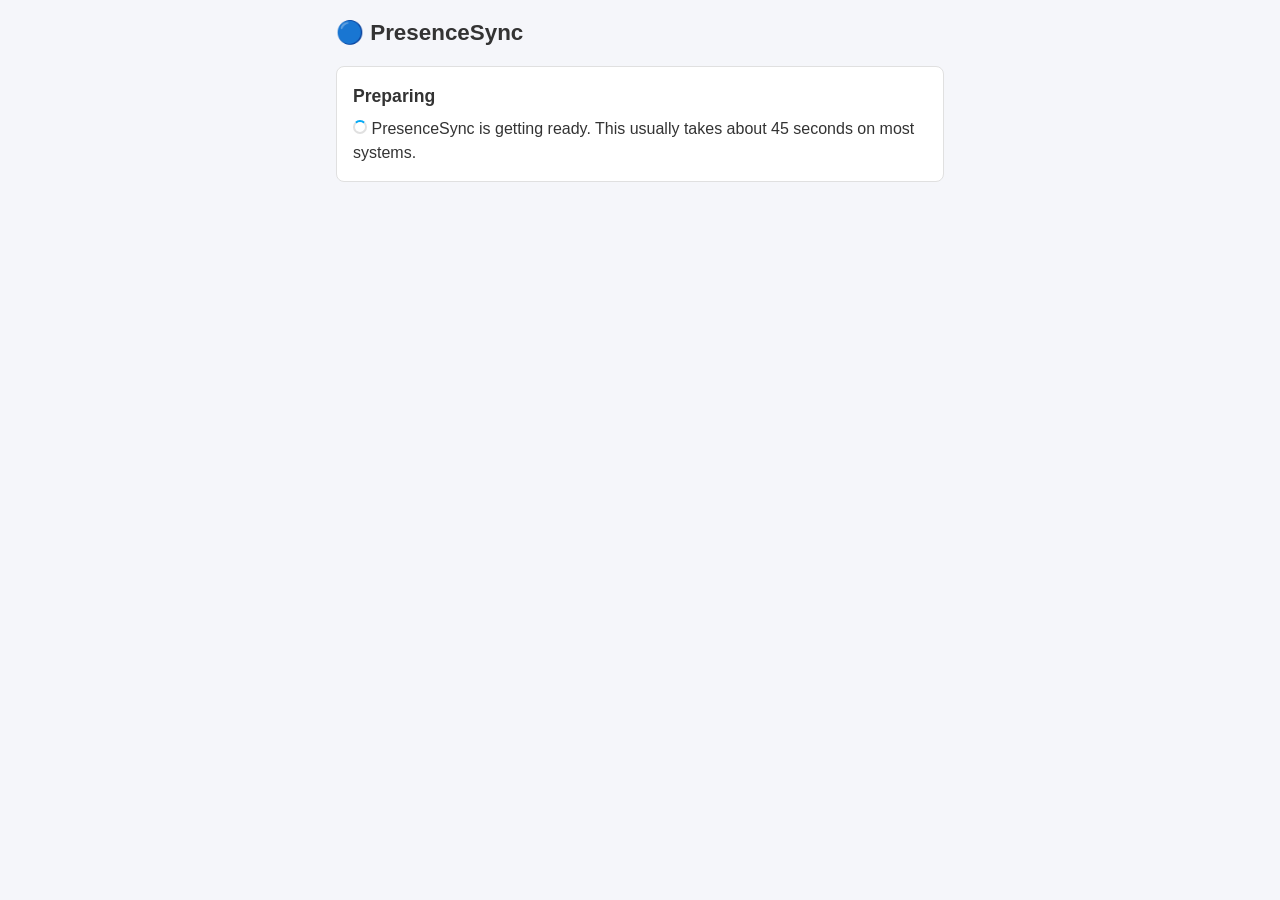
==== commit 1b2b595c: "fix: extraction race conditions, anisette health gate, and UX copy Extractor: - Switch from line-bas" ====
--- a/presencesync/rootfs/usr/src/app/presencesync/static/index.html
+++ b/presencesync/rootfs/usr/src/app/presencesync/static/index.html
@@ -78,6 +78,7 @@
 <!-- ═══ VIEW: Login ═══ -->
 <div class="card hidden" id="view-login">
   <h2>Sign In to Apple</h2>
+  <p class="help-text">Sign in with your Apple ID to connect your iPhones, iPads, Apple Watches, and AirTags to PresenceSync.</p>
   <div id="login-msg"></div>
   <input id="login-email" type="email" placeholder="Apple ID (email)">
   <input id="login-password" type="password" placeholder="Password">
@@ -125,46 +126,46 @@
   </div>
 </div>
 
-<!-- ═══ VIEW: Extract button (shown below dashboard when no keys) ═══ -->
+<!-- ═══ VIEW: AirTag setup (shown below dashboard when no keys) ═══ -->
 <div class="card hidden" id="view-extract-offer">
-  <h2>AirTag Key Extraction</h2>
-  <p class="help-text">Extract AirTag private keys from iCloud Keychain to enable tracking. This authenticates as a trusted device and retrieves encrypted keys.</p>
-  <button onclick="startExtract()">Extract AirTag Keys</button>
-</div>
-
-<!-- ═══ VIEW: Extraction — Password ═══ -->
+  <h2>Connect AirTags</h2>
+  <p class="help-text">Sign in to Apple's AirTag system to track your AirTags and Find My items. This requires a separate login that accesses your iCloud Keychain.</p>
+  <button onclick="startExtract()">Set Up AirTags</button>
+</div>
+
+<!-- ═══ VIEW: AirTag login — Password ═══ -->
 <div class="card hidden" id="view-ext-password">
-  <h2>AirTag Key Extraction</h2>
+  <h2>Connect AirTags</h2>
   <div id="ext-pw-msg"></div>
-  <p class="help-text">Enter your Apple ID password to access iCloud Keychain.</p>
+  <p class="help-text">Enter your Apple ID password to access your AirTag data.</p>
   <input id="ext-password" type="password" placeholder="Apple ID password">
   <button onclick="extSubmitPassword()">Continue</button>
   <span class="back-link" onclick="extCancel()">← Cancel</span>
 </div>
 
-<!-- ═══ VIEW: Extraction — 2FA ═══ -->
+<!-- ═══ VIEW: AirTag login — 2FA ═══ -->
 <div class="card hidden" id="view-ext-2fa">
-  <h2>AirTag Key Extraction</h2>
+  <h2>Connect AirTags</h2>
   <div id="ext-2fa-msg"></div>
-  <p class="help-text">A separate 2FA code is required for keychain access.</p>
+  <p class="help-text">A separate verification code is required for AirTag access.</p>
   <input id="ext-2fa-code" type="text" placeholder="6-digit code" maxlength="6" pattern="[0-9]*" inputmode="numeric">
   <button onclick="extSubmit2fa()">Verify</button>
   <span class="back-link" onclick="extCancel()">← Cancel</span>
 </div>
 
-<!-- ═══ VIEW: Extraction — Select Device ═══ -->
+<!-- ═══ VIEW: AirTag login — Select Device ═══ -->
 <div class="card hidden" id="view-ext-bottle">
-  <h2>AirTag Key Extraction</h2>
+  <h2>Connect AirTags</h2>
   <div id="ext-bottle-msg"></div>
-  <p class="help-text">Select the device whose passcode you know. Labels may be inaccurate — Apple names don't always match your device.</p>
+  <p class="help-text">Select the device whose passcode you know. Labels may not exactly match your device names.</p>
   <select id="ext-bottle-select"></select>
   <button onclick="extSubmitBottle()">Select Device</button>
   <span class="back-link" onclick="extRestart()">← Start over</span>
 </div>
 
-<!-- ═══ VIEW: Extraction — Passcode ═══ -->
+<!-- ═══ VIEW: AirTag login — Passcode ═══ -->
 <div class="card hidden" id="view-ext-passcode">
-  <h2>AirTag Key Extraction</h2>
+  <h2>Connect AirTags</h2>
   <div id="ext-passcode-msg"></div>
   <p class="help-text">Enter the screen lock passcode for <strong id="ext-passcode-device">the selected device</strong>. This is your numeric PIN or device password, not your Apple ID password.</p>
   <input id="ext-passcode" type="password" placeholder="Device passcode">
@@ -172,10 +173,10 @@
   <span class="back-link" onclick="extRestart()">← Choose a different device</span>
 </div>
 
-<!-- ═══ VIEW: Starting up ═══ -->
+<!-- ═══ VIEW: Starting up (anisette not ready) ═══ -->
 <div class="card" id="view-starting">
-  <h2>Starting</h2>
-  <p><span class="spinner"></span> PresenceSync is initializing...</p>
+  <h2>Preparing</h2>
+  <p><span class="spinner"></span> <span id="starting-msg">PresenceSync is getting ready. This usually takes about 45 seconds on most systems.</span></p>
 </div>
 
 <script>
@@ -222,10 +223,40 @@
 
 let _currentView = 'view-starting';
 let _extracting = false;
+let _startingAt = Date.now();
 
 async function refresh() {
   try {
     const s = await api('/api/status');
+
+    // Gate: if anisette isn't healthy, show preparing or warning
+    if (!s.anisette_healthy) {
+      if (_startingAt) {
+        // Still in initial startup
+        const elapsed = (Date.now() - _startingAt) / 1000;
+        const msgEl = document.getElementById('starting-msg');
+        if (elapsed > 90) {
+          msgEl.textContent = 'Something went wrong — the authentication service failed to start. Check the add-on logs.';
+          return;
+        } else if (elapsed > 45) {
+          msgEl.textContent = 'Taking longer than expected. Still waiting for the authentication service...';
+        }
+        showView('view-starting');
+      } else {
+        // Was healthy before, now regressed — show on dashboard if visible
+        const anEl = document.getElementById('s-anisette');
+        anEl.innerHTML = '<span class="badge badge-err">Authentication service offline</span>';
+        anEl.classList.remove('hidden');
+      }
+      return;
+    }
+
+    // Once past preparing, slow down polling
+    if (_startingAt) {
+      _startingAt = null;
+      _slowPoll();
+    }
+
     const loggedIn = s.findmy_login_state.includes('LOGGED_IN') && s.icloud_login_state === 'logged_in';
 
     // If currently in an extraction flow, don't switch views — let extraction drive
@@ -247,7 +278,7 @@
       showView('view-dashboard');
       updateDashboardData(s);
 
-      // Show extraction offer if no AirTag keys and extractor is available
+      // Show AirTag setup offer if no AirTag keys and extractor is available
       const hasKeys = s.airtags_tracked > 0;
       const offerEl = document.getElementById('view-extract-offer');
       if (!hasKeys && s.extractor_available) {
@@ -291,16 +322,22 @@
   const pw = document.getElementById('login-password').value;
   if (!id || !pw) return msg('login-msg', 'Enter email and password', 'error');
   msg('login-msg', '<span class="spinner"></span> Signing in...', 'info');
-  const r = await api('/api/apple/login', {method:'POST', body: JSON.stringify({username:id, password:pw})});
-  if (r.findmy_state?.includes('REQUIRE_2FA') || r.icloud_state === 'needs_2fa') {
-    showView('view-2fa');
-    msg('2fa-msg', '✓ Credentials accepted.', 'success');
-    document.getElementById('2fa-code').focus();
-  } else if (r.findmy_state?.includes('LOGGED_IN') || r.icloud_state === 'logged_in') {
-    msg('login-msg', '');
-    refresh();
-  } else {
-    msg('login-msg', `Sign in failed: ${r.findmy_state || r.icloud_state || 'unknown error'}`, 'error');
+  try {
+    const r = await api('/api/apple/login', {method:'POST', body: JSON.stringify({username:id, password:pw})});
+    if (r.detail) {
+      msg('login-msg', r.detail, 'error');
+    } else if (r.findmy_state?.includes('REQUIRE_2FA') || r.icloud_state === 'needs_2fa') {
+      showView('view-2fa');
+      msg('2fa-msg', '✓ Credentials accepted.', 'success');
+      document.getElementById('2fa-code').focus();
+    } else if (r.findmy_state?.includes('LOGGED_IN') || r.icloud_state === 'logged_in') {
+      msg('login-msg', '');
+      refresh();
+    } else {
+      msg('login-msg', `Sign in failed: ${r.findmy_state || r.icloud_state || 'unknown error'}`, 'error');
+    }
+  } catch(e) {
+    msg('login-msg', 'Connection error — please try again', 'error');
   }
 }
 
@@ -309,11 +346,13 @@
   if (!code || code.length < 6) return msg('2fa-msg', 'Enter the 6-digit code', 'error');
   msg('2fa-msg', '<span class="spinner"></span> Verifying...', 'info');
   const r = await api('/api/apple/2fa/submit', {method:'POST', body: JSON.stringify({code})});
-  if (r.findmy_state?.includes('LOGGED_IN') || r.icloud_state === 'logged_in') {
+  const findmyOk = r.findmy_state?.includes('LOGGED_IN');
+  const icloudOk = r.icloud_state === 'logged_in';
+  if (findmyOk && icloudOk) {
     msg('2fa-msg', '');
     refresh();
   } else {
-    msg('2fa-msg', 'Verification failed. Check the code and try again.', 'error');
+    msg('2fa-msg', 'Code not accepted. Generate a new code on your trusted device and try again.', 'error');
     document.getElementById('2fa-code').value = '';
     document.getElementById('2fa-code').focus();
   }
@@ -365,10 +404,20 @@
 
 async function startExtract() {
   _extracting = true;
-  msg('ext-pw-msg', '<span class="spinner"></span> Starting extraction...', 'info');
+  msg('ext-pw-msg', '<span class="spinner"></span> Connecting to AirTag service...', 'info');
   showView('view-ext-password');
-  const r = await api('/api/extract/start', {method:'POST', body: JSON.stringify({})});
-  handleExtract(r);
+  try {
+    const r = await api('/api/extract/start', {method:'POST', body: JSON.stringify({})});
+    if (r.detail) {
+      msg('ext-pw-msg', r.detail, 'error');
+      _extracting = false;
+    } else {
+      handleExtract(r);
+    }
+  } catch(e) {
+    msg('ext-pw-msg', 'Connection error — please try again', 'error');
+    _extracting = false;
+  }
 }
 
 function handleExtract(r) {
@@ -393,7 +442,7 @@
       break;
     case 'awaiting_bottle':
       showView('view-ext-bottle');
-      msg('ext-bottle-msg', '✓ Authenticated with your Apple ID', 'success');
+      msg('ext-bottle-msg', '✓ Signed in to AirTag service', 'success');
       const sel = document.getElementById('ext-bottle-select');
       sel.innerHTML = (r.bottles||[]).map(b => `<option value="${b.index}">${b.name}</option>`).join('');
       break;
@@ -423,7 +472,7 @@
 async function extSubmitPassword() {
   const pw = document.getElementById('ext-password').value;
   if (!pw) return;
-  msg('ext-pw-msg', '<span class="spinner"></span> Authenticating...', 'info');
+  msg('ext-pw-msg', '<span class="spinner"></span> Signing in to AirTag service...', 'info');
   handleExtract(await api('/api/extract/password', {method:'POST', body: JSON.stringify({password:pw})}));
 }
 
@@ -461,7 +510,12 @@
 // ─── Init ───────────────────────────────────────────────────────────────────
 
 refresh();
-setInterval(refresh, 30000);
+// Poll faster during startup (every 5s), slow down once past preparing screen
+let _refreshInterval = setInterval(refresh, 5000);
+function _slowPoll() {
+  clearInterval(_refreshInterval);
+  _refreshInterval = setInterval(refresh, 30000);
+}
 </script>
 </body>
 </html>
